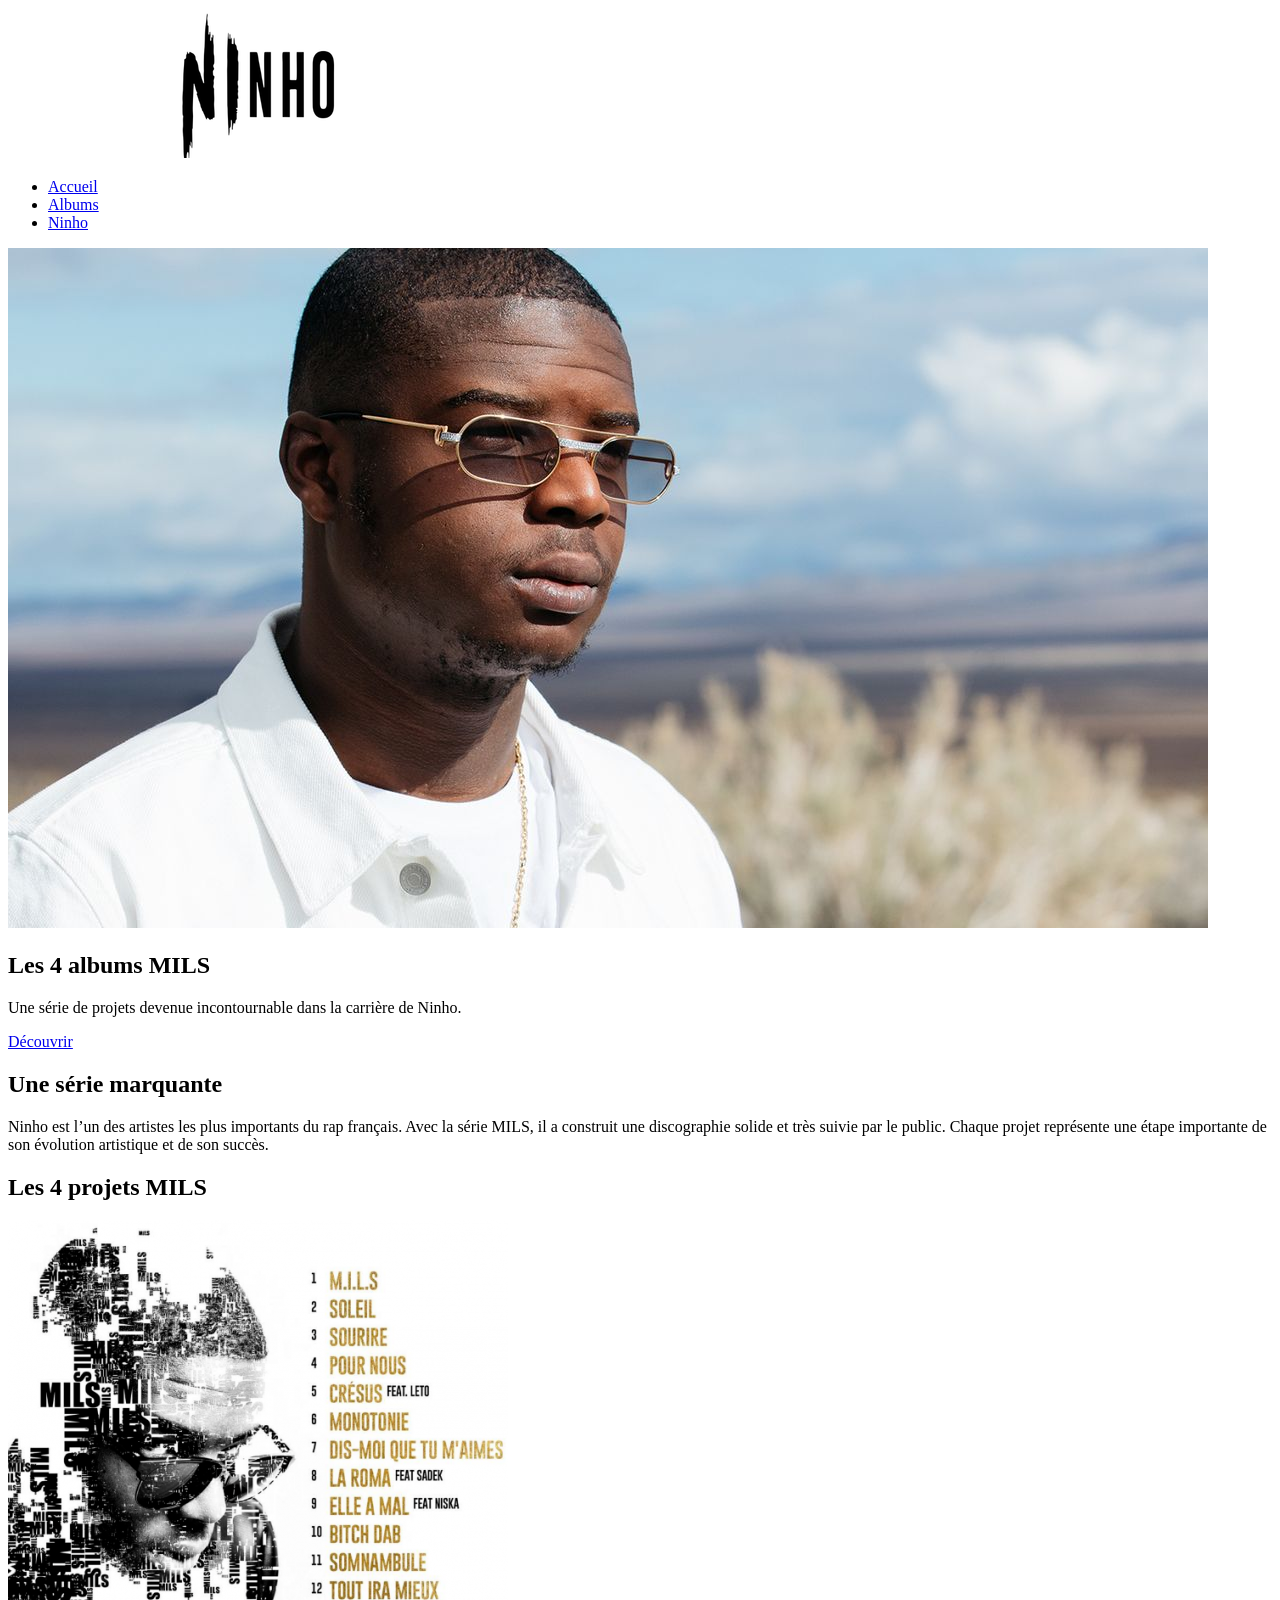
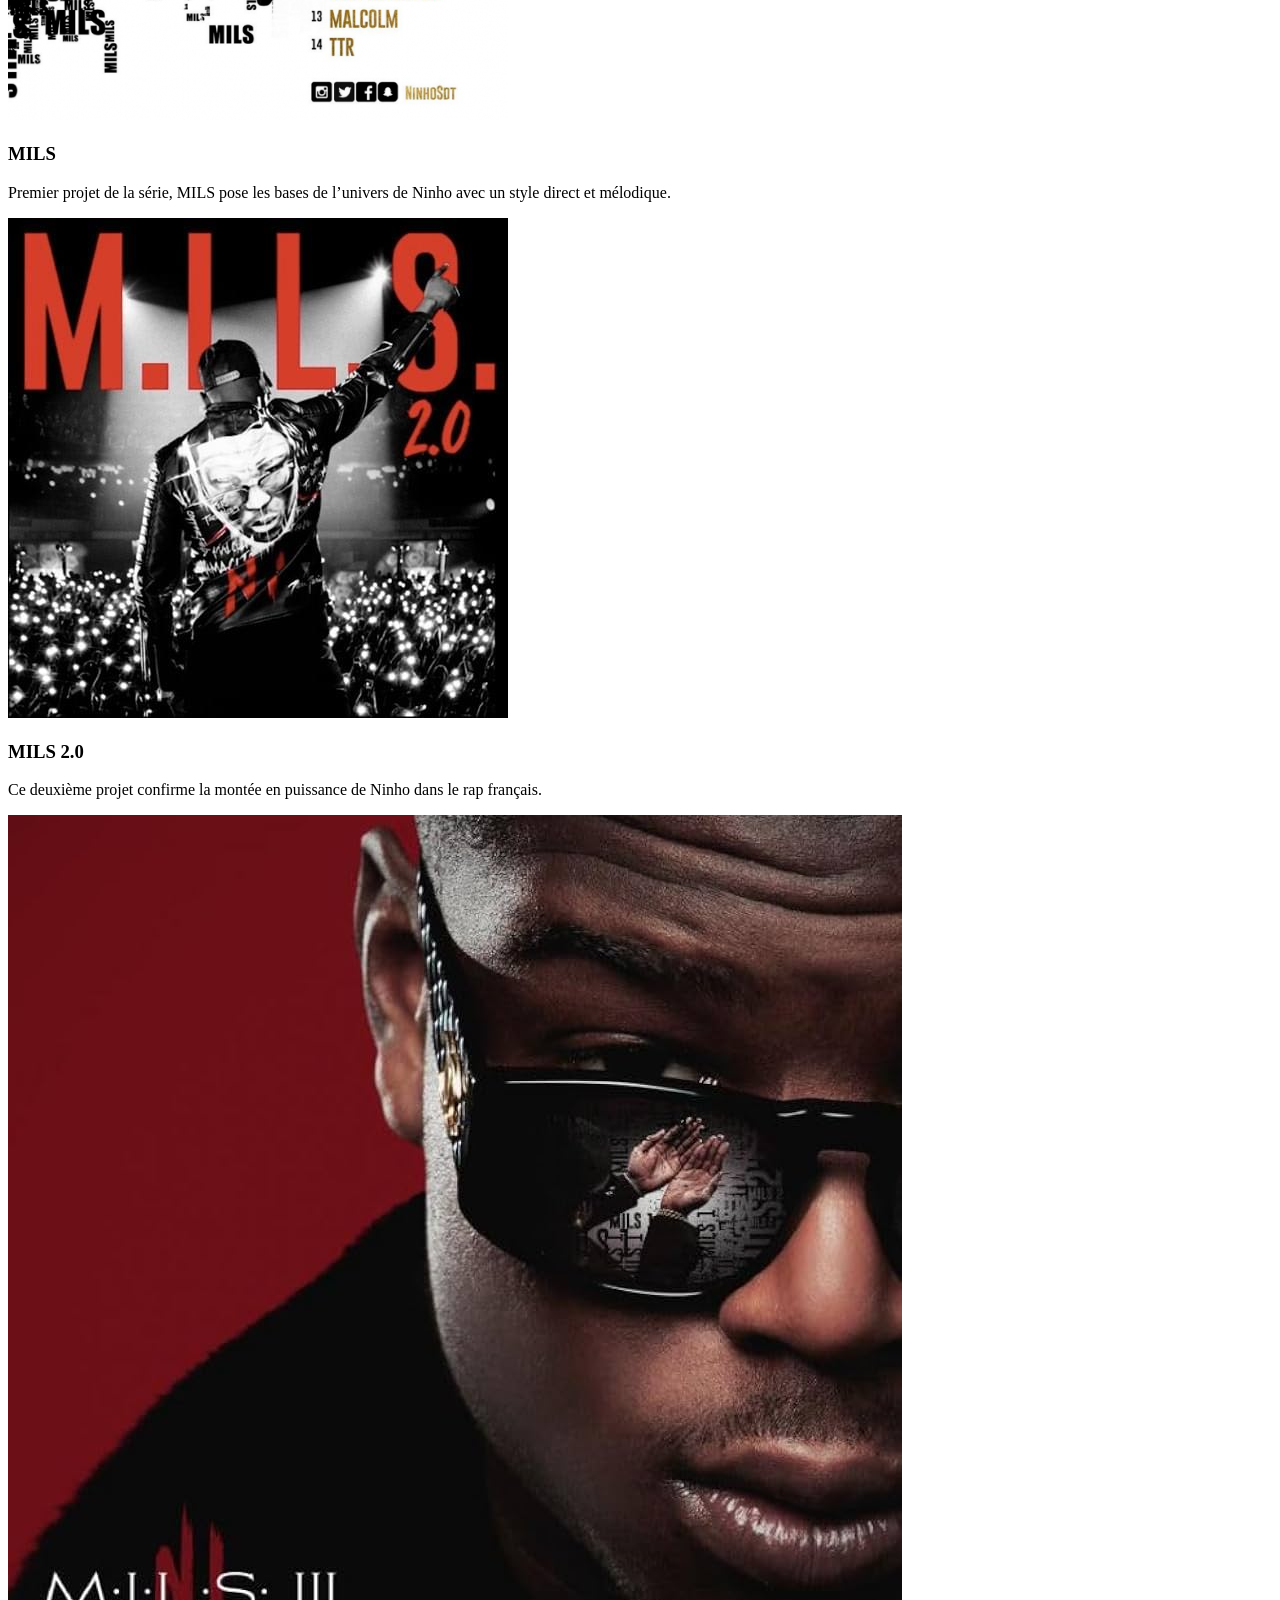
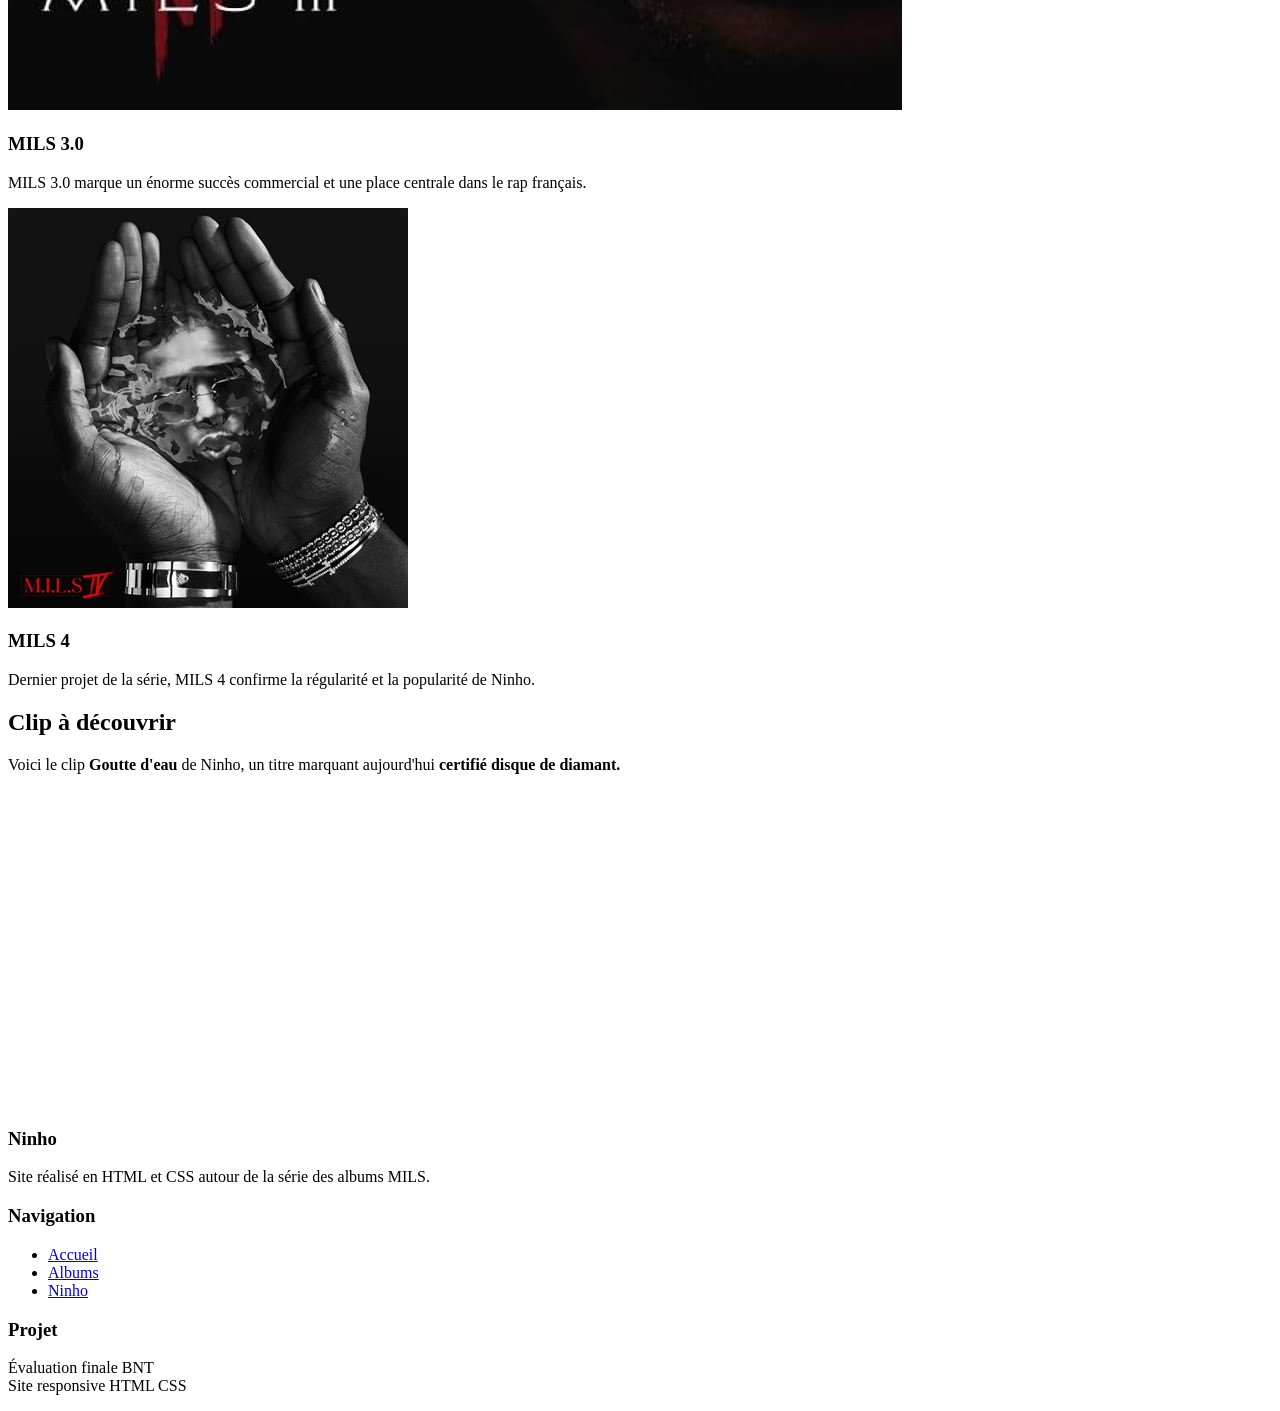
==== index.html @ 76978bf6 "Add files via upload" ====
<!DOCTYPE html>
<html lang="fr">

<head>
    <!-- Informations générales de la page -->
    <meta charset="UTF-8">
    <meta name="viewport" content="width=device-width, initial-scale=1.0">
    <title>Ninho - Les 4 albums MILS</title>

    <!-- Lien vers la feuille de style CSS -->
    <link rel="stylesheet" href="css/style.css">
</head>

<body>

    <!-- HEADER : logo + menu de navigation -->
    <header class="site-header">

        <div class="container header-container">

            <!-- Logo du site -->
            <div class="logo">
                <a href="index.html">
                    <img src="image/logoNI.png" alt="Logo Ninho">
                </a>
            </div>

            <!-- Menu principal -->
            <nav class="main-nav">

                <ul class="menu">
                    <li><a href="index.html">Accueil</a></li>
                    <li><a href="albums.html">Albums</a></li>
                    <li><a href="ninho.html">Ninho</a></li>
                </ul>

            </nav>

        </div>

    </header>


    <main>

        <!-- HERO : image principale avec titre -->
        <section class="hero">

            <!-- Image de fond -->
            <img src="image/ninhohomepage.jpg" alt="Photo de Ninho" class="hero-image">

            <!-- Overlay sombre pour améliorer la lisibilité -->
            <div class="hero-overlay"></div>

            <!-- Texte affiché sur le hero -->
            <div class="hero-content">

                <h1>Les 4 albums MILS</h1>

                <p>
                    Une série de projets devenue incontournable dans la carrière de Ninho.
                </p>

                <!-- Bouton qui mène à la section albums -->
                <a href="#albums" class="btn-hero">Découvrir</a>

            </div>

        </section>


        <!-- INTRODUCTION : présentation de la série MILS -->
        <section class="intro">

            <div class="container">

                <h2>Une série marquante</h2>

                <p>
                    Ninho est l’un des artistes les plus importants du rap français.
                    Avec la série MILS, il a construit une discographie solide
                    et très suivie par le public.
                    Chaque projet représente une étape importante de son évolution
                    artistique et de son succès.
                </p>

            </div>

        </section>


        <!-- SECTION ALBUMS : présentation rapide des 4 albums -->
        <section id="albums" class="albums-section">

            <div class="container">

                <h2>Les 4 projets MILS</h2>

                <!-- Grille contenant les cartes des albums -->
                <div class="albums-grid">

                    <!-- Album MILS -->
                    <article class="album-card">

                        <img src="image/MILS1.png" alt="MILS">

                        <h3>MILS</h3>

                        <p>
                            Premier projet de la série, MILS pose les bases de l’univers
                            de Ninho avec un style direct et mélodique.
                        </p>

                    </article>


                    <!-- Album MILS 2.0 -->
                    <article class="album-card">

                        <img src="image/MILS2.jpg" alt="MILS 2.0">

                        <h3>MILS 2.0</h3>

                        <p>
                            Ce deuxième projet confirme la montée en puissance
                            de Ninho dans le rap français.
                        </p>

                    </article>


                    <!-- Album MILS 3.0 -->
                    <article class="album-card">

                        <img src="image/MILS3.jpg" alt="MILS 3.0">

                        <h3>MILS 3.0</h3>

                        <p>
                            MILS 3.0 marque un énorme succès commercial
                            et une place centrale dans le rap français.
                        </p>

                    </article>


                    <!-- Album MILS 4 -->
                    <article class="album-card">

                        <img src="image/MILS4.jpg" alt="MILS 4">

                        <h3>MILS 4</h3>

                        <p>
                            Dernier projet de la série, MILS 4 confirme
                            la régularité et la popularité de Ninho.
                        </p>

                    </article>

                </div>

            </div>

        </section>


        <!-- SECTION YOUTUBE : intégration d'une vidéo -->
        <section class="youtube-section">

            <div class="container">

                <h2>Clip à découvrir</h2>

                <p class="youtube-text">
                    Voici le clip <strong>Goutte d'eau</strong> de Ninho,
                    un titre marquant aujourd'hui
                    <strong>certifié disque de diamant.</strong>
                </p>

                <!-- Conteneur pour rendre la vidéo responsive -->
                <div class="video-wrapper">

                    <iframe width="560" height="315"
                        src="https://www.youtube.com/embed/0uLp-tejcSo?si=1l4adom-2vQz84iC"
                        title="YouTube video player"
                        frameborder="0"
                        allow="accelerometer; autoplay; clipboard-write; encrypted-media; gyroscope; picture-in-picture; web-share"
                        referrerpolicy="strict-origin-when-cross-origin"
                        allowfullscreen>
                    </iframe>

                </div>

            </div>

        </section>

    </main>


    <!-- FOOTER : informations du site et navigation -->
    <footer class="site-footer">

        <div class="container footer-container">

            <!-- Présentation du site -->
            <div class="footer-col">

                <h3>Ninho</h3>

                <p>
                    Site réalisé en HTML et CSS autour de la série
                    des albums MILS.
                </p>

            </div>


            <!-- Liens de navigation -->
            <div class="footer-col">

                <h3>Navigation</h3>

                <ul>
                    <li><a href="index.html">Accueil</a></li>
                    <li><a href="albums.html">Albums</a></li>
                    <li><a href="ninho.html">Ninho</a></li>
                </ul>

            </div>


            <!-- Informations sur le projet -->
            <div class="footer-col">

                <h3>Projet</h3>

                <p>
                    Évaluation finale BNT<br>
                    Site responsive HTML CSS
                </p>

            </div>

        </div>

    </footer>

</body>
</html>
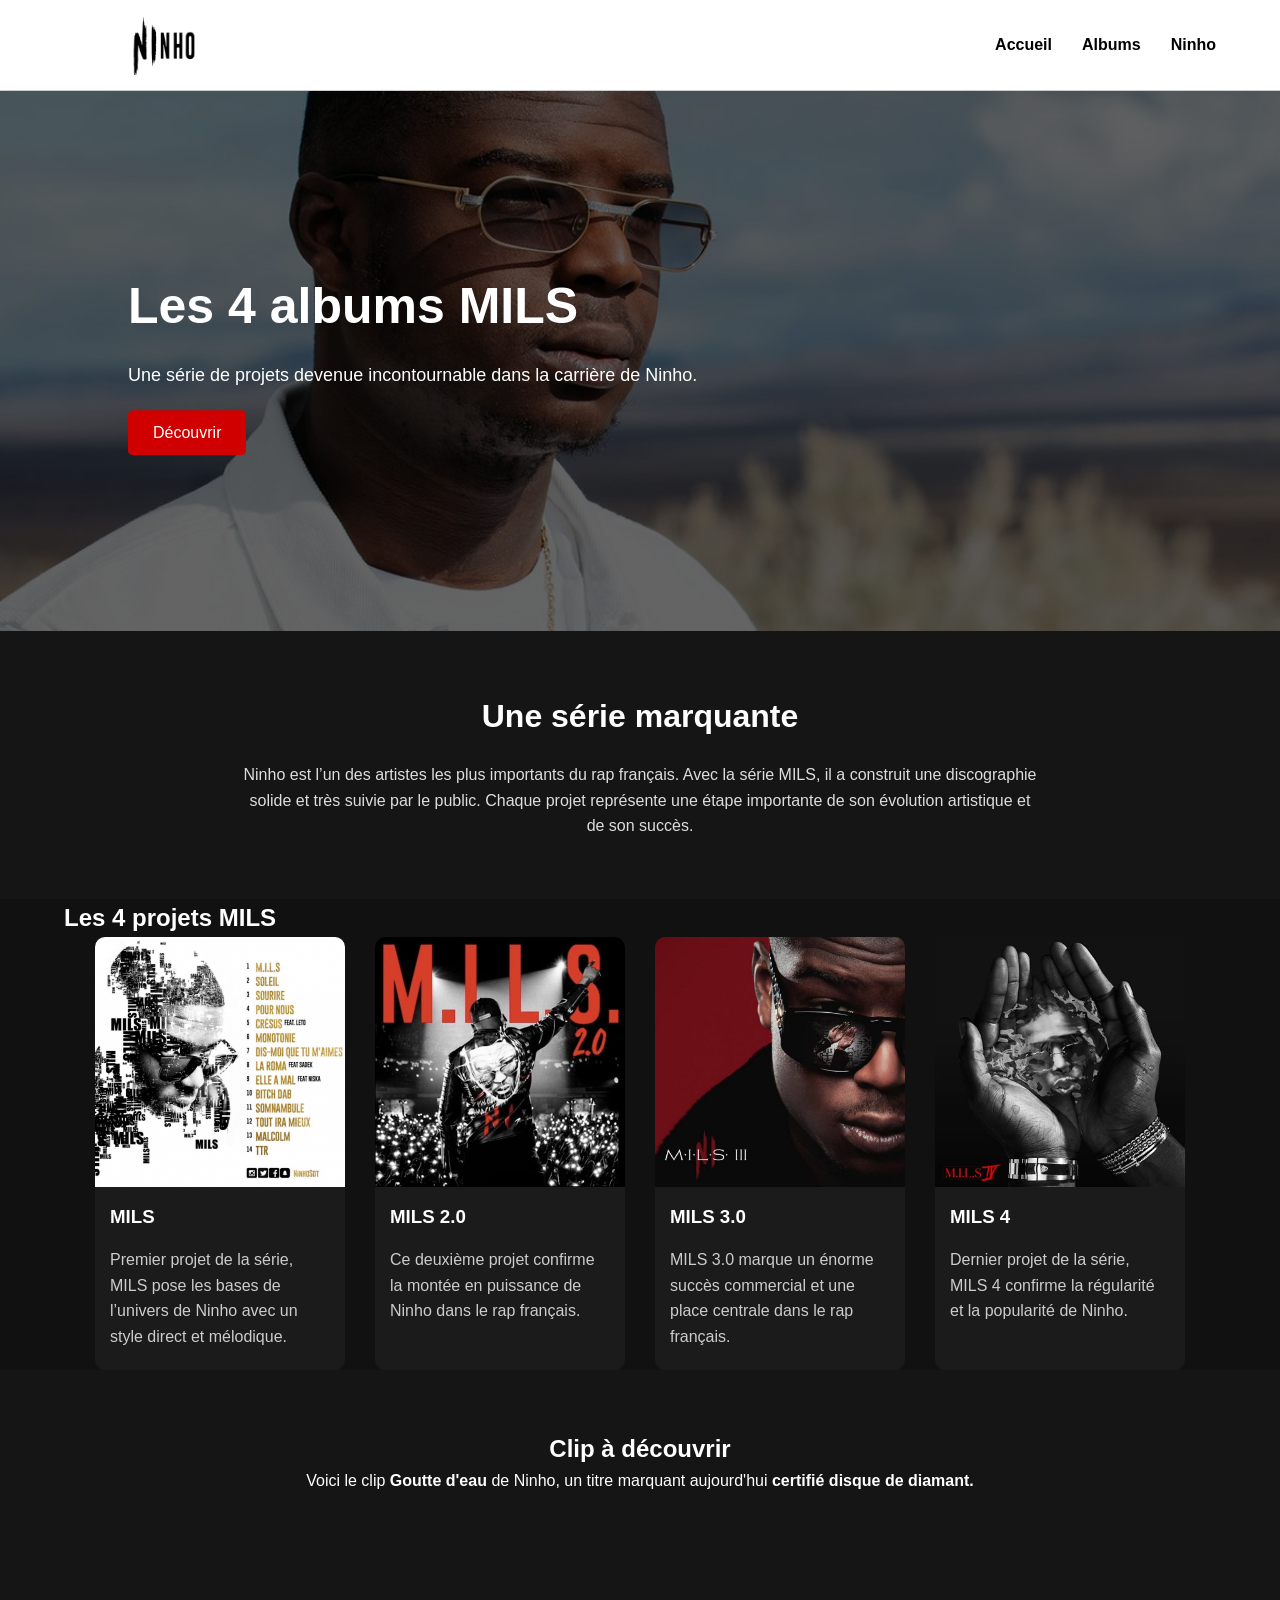
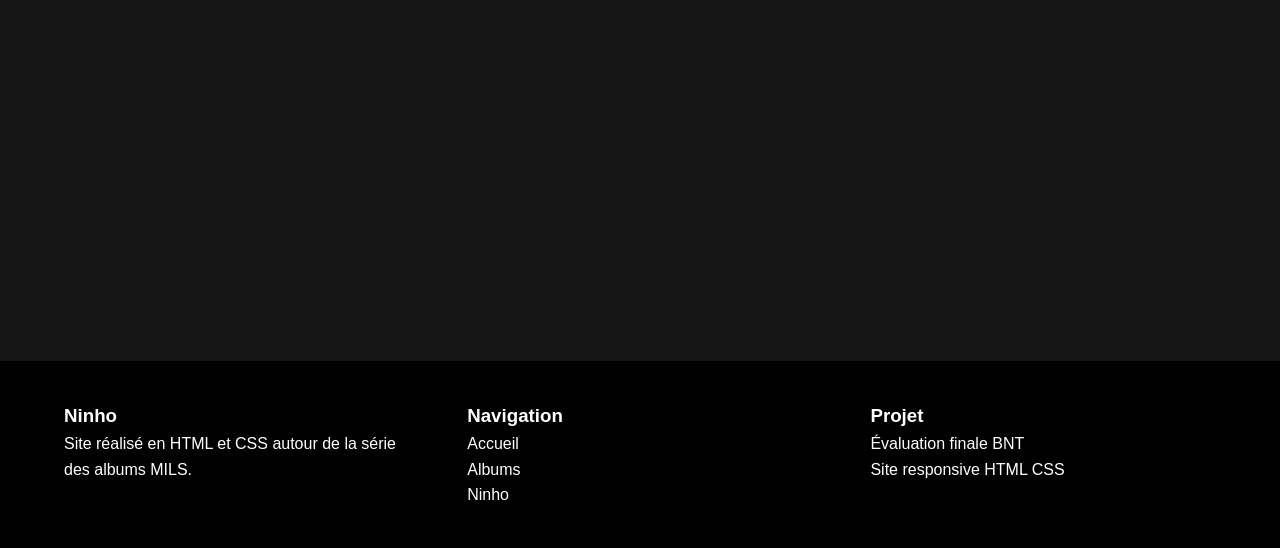
==== commit 2da105cd: "Update index.html" ====
--- a/index.html
+++ b/index.html
@@ -248,4 +248,4 @@
     </footer>
 
 </body>
-</html>+</html>
--- a/css/style.css
+++ b/css/style.css
@@ -0,0 +1,330 @@
+/* Reset */
+
+*{
+margin:0;
+padding:0;
+box-sizing:border-box;
+}
+
+body{
+font-family:Arial, sans-serif;
+background-color:#111;
+color:white;
+line-height:1.6;
+}
+
+img{
+max-width:100%;
+display:block;
+}
+
+.container{
+width:90%;
+max-width:1200px;
+margin:auto;
+}
+
+/* HEADER */
+
+.site-header{
+background:white;
+border-bottom:1px solid #ccc;
+}
+
+.header-container{
+display:flex;
+justify-content:space-between;
+align-items:center;
+padding:15px 0;
+}
+
+.logo img{
+height:60px;
+}
+
+.menu{
+list-style:none;
+display:flex;
+gap:30px;
+}
+
+.menu a{
+text-decoration:none;
+color:black;
+font-weight:bold;
+}
+
+.menu a:hover{
+color:#d10000;
+}
+
+/* HERO */
+
+.hero,
+.page-hero{
+position:relative;
+height:60vh;
+overflow:hidden;
+}
+
+.hero-image,
+.page-hero-image{
+width:100%;
+height:100%;
+object-fit:cover;
+}
+
+.hero-overlay,
+.page-hero-overlay{
+position:absolute;
+top:0;
+left:0;
+width:100%;
+height:100%;
+background:rgba(0,0,0,0.6);
+}
+
+.hero-content,
+.page-hero-content{
+position:absolute;
+top:50%;
+left:10%;
+transform:translateY(-50%);
+max-width:600px;
+}
+
+.hero-content h1,
+.page-hero-content h1{
+font-size:50px;
+margin-bottom:15px;
+}
+
+.hero-content p,
+.page-hero-content p{
+font-size:18px;
+}
+
+/* BOUTON */
+
+.btn-hero{
+display:inline-block;
+margin-top:20px;
+padding:10px 25px;
+background:#d10000;
+color:white;
+text-decoration:none;
+border-radius:5px;
+}
+
+.btn-hero:hover{
+background:#ff1a1a;
+}
+
+/* INTRO */
+
+.intro,
+.page-intro{
+padding:60px 0;
+text-align:center;
+background:#151515;
+}
+
+.intro h2,
+.page-intro h2{
+margin-bottom:20px;
+font-size:32px;
+}
+
+.intro p,
+.page-intro p{
+max-width:800px;
+margin:auto;
+color:#ddd;
+}
+
+/* ALBUMS DETAIL */
+
+.album-detail-section{
+padding:60px 0;
+background:#0d0d0d;
+}
+
+.album-detail{
+display:flex;
+align-items:center;
+gap:40px;
+margin-bottom:50px;
+background:#1a1a1a;
+border-radius:10px;
+overflow:hidden;
+}
+
+.album-detail.reverse{
+flex-direction:row-reverse;
+}
+
+.album-detail-image{
+width:40%;
+}
+
+.album-detail-text{
+width:60%;
+padding:30px;
+}
+
+.album-detail-text h2{
+margin-bottom:10px;
+font-size:30px;
+}
+
+.album-year{
+color:#d10000;
+font-weight:bold;
+margin-bottom:10px;
+}
+
+/* CARTES ALBUMS (page accueil) */
+
+.albums-grid{
+display:flex;
+flex-wrap:wrap;
+gap:30px;
+justify-content:center;
+}
+
+.album-card{
+background:#1b1b1b;
+width:250px;
+border-radius:10px;
+overflow:hidden;
+}
+
+.album-card img{
+height:250px;
+width:100%;
+object-fit:cover;
+}
+
+.album-card h3{
+padding:15px;
+}
+
+.album-card p{
+padding:0 15px 20px 15px;
+color:#ccc;
+}
+
+/* SECTION VIDEO */
+
+.youtube-section{
+padding:60px 0;
+text-align:center;
+background:#151515;
+}
+
+.video-wrapper iframe{
+width:100%;
+height:400px;
+border:none;
+}
+
+/* PAGE NINHO */
+
+.info-section{
+padding:60px 0;
+background:#0d0d0d;
+}
+
+.info-grid{
+display:flex;
+flex-wrap:wrap;
+gap:30px;
+justify-content:center;
+}
+
+.info-card{
+width:45%;
+background:#1b1b1b;
+padding:25px;
+border-radius:10px;
+}
+
+.info-card h2{
+margin-bottom:10px;
+}
+
+.quote-section{
+padding:60px 0;
+background:#151515;
+text-align:center;
+}
+
+.quote-section p{
+max-width:800px;
+margin:0 auto 20px auto;
+}
+
+/* FOOTER */
+
+.site-footer{
+background:black;
+padding:40px 0;
+}
+
+.footer-container{
+display:flex;
+justify-content:space-between;
+flex-wrap:wrap;
+gap:30px;
+}
+
+.footer-col{
+width:30%;
+min-width:200px;
+}
+
+.footer-col ul{
+list-style:none;
+}
+
+.footer-col a{
+color:white;
+text-decoration:none;
+}
+
+.footer-col a:hover{
+color:#d10000;
+}
+
+/* RESPONSIVE */
+
+@media(max-width:768px){
+
+.header-container{
+flex-direction:column;
+gap:15px;
+}
+
+.menu{
+flex-wrap:wrap;
+justify-content:center;
+}
+
+.album-detail{
+flex-direction:column;
+}
+
+.album-detail-image,
+.album-detail-text{
+width:100%;
+}
+
+.info-card{
+width:100%;
+}
+
+.footer-container{
+flex-direction:column;
+}
+
+}
